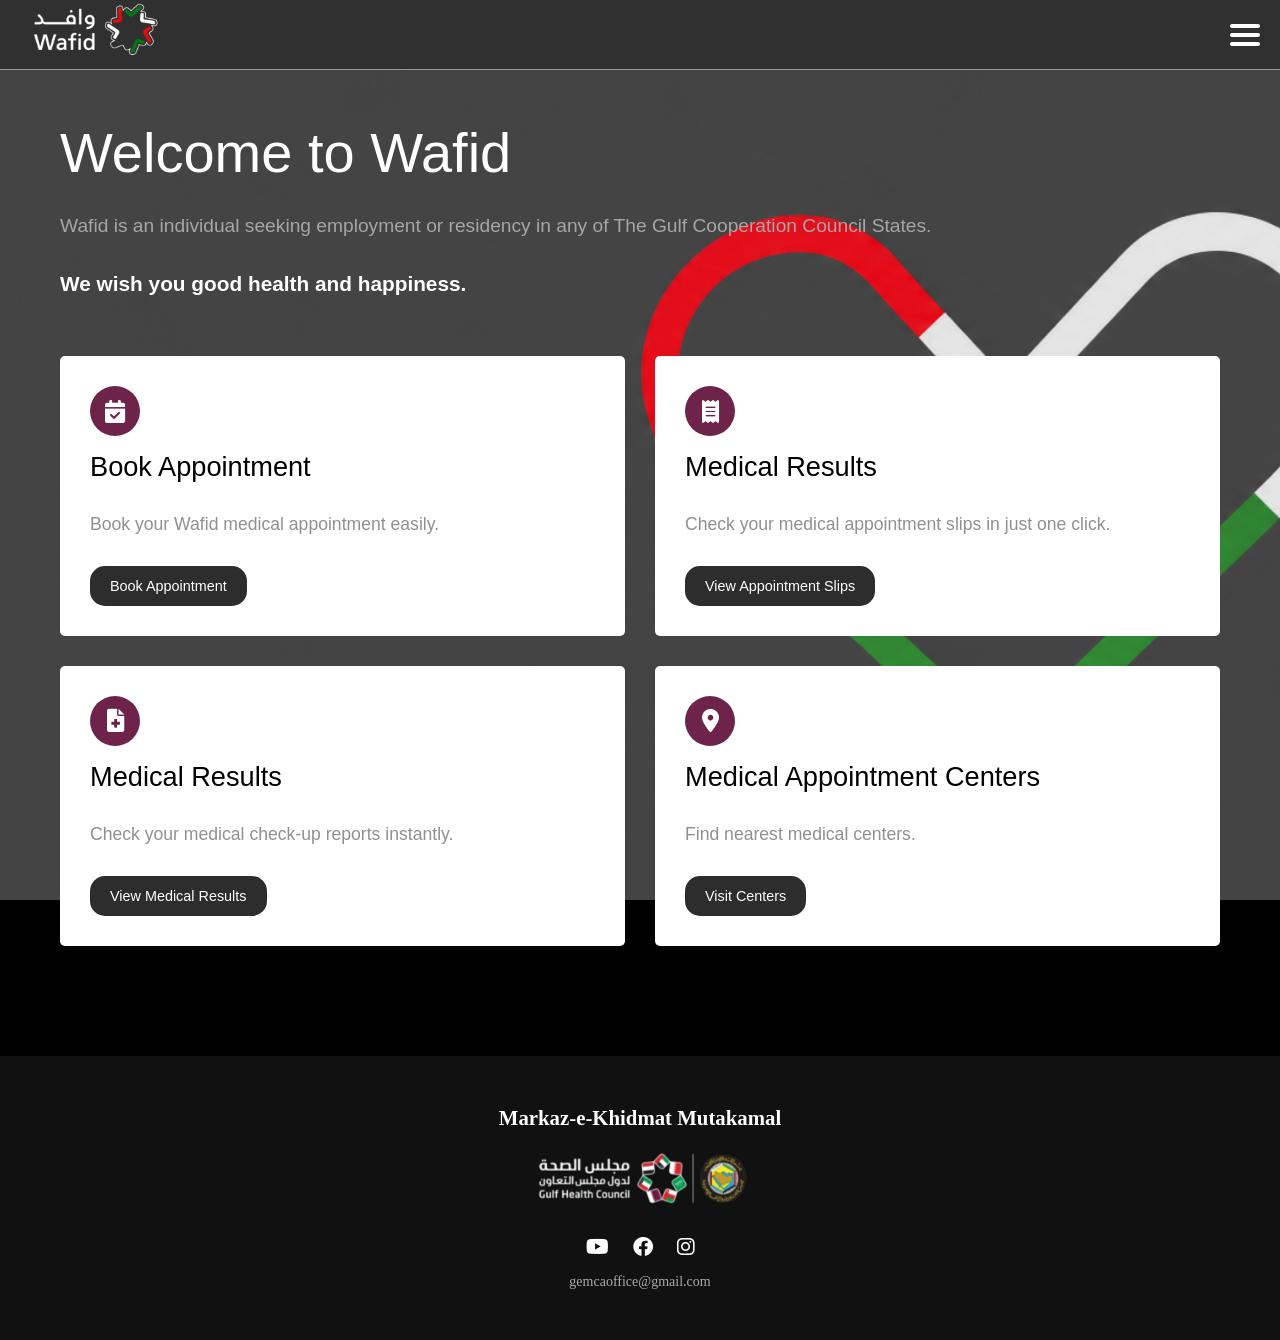
==== index.html @ 8b9083c5 "Update index.html" ====
<!DOCTYPE html>
<html lang="en">
<head>
<meta charset="UTF-8">
<meta name="viewport" content="width=device-width, initial-scale=1.0">
<link rel="icon" href="/favicon1.ico" sizes="any">
<link rel="icon" href="/favicon1.ico" type="image/ico">
<title>Wafid Medical Appointment Booking </title>

<link href="https://cdnjs.cloudflare.com/ajax/libs/font-awesome/6.0.0/css/all.min.css" rel="stylesheet">

<style>

/* ================= ROOT ================= */
:root{
    --dark:#1a1a1a;
    --grey:#2d2d2d;
    --light:#f5f5f5;
    --accent:#8B0000;
}

/* ================= RESET ================= */
*{
    margin:0;
    padding:0;
    box-sizing:border-box;
    font-family:Segoe UI;
}

body{
    background:#000;
    color:#fff;
}

/* ================= BACKGROUND ================= */
.bg{
    position:fixed;
    top:0;
    left:0;
    width:100%;
    height:100%;
    background:url('bb.jpg') no-repeat center center/cover;
    z-index:-1;
    filter:brightness(0.9);
     background-size:140%;
     background-position:62% 40%  ;
}

/* Mobile focus adjustment (right side visible) */
@media(max-width:768px){
    .bg{
        background-position: 80% center;
        background-size:cover;
    }
}

/* Desktop square cards */
@media(min-width:769px){
    .card{
        min-height: 250px;
    }
}

/* ================= TOPBAR ================= */
.topbar{
    position:fixed;
    top:0;
    width:100%;
    height:70px;
    background:rgb(48, 48, 48);
    display:flex;
    align-items:center;
    justify-content:space-between;
    padding:0 20px;
    z-index:1000;
   
   border-bottom: 1px solid rgba(255, 255, 255, 0.491);
}

/* LOGO */
.topbar img{
    height:60px;
    object-fit:contain;
    filter: brightness(1.4);
}

/* HAMBURGER */
.hamburger{
    width:30px;
    cursor:pointer;
}

.hamburger span{
    display:block;
    height:4px;
    margin:5px 0;
    background:#fff;
    border-radius:5px;
}

/* ================= SIDE MENU ================= */
.side-menu{
    position:fixed;
    top:0;
    right:-100%;
    width:280px;
    height:100%;
    background:#111;
    padding:70px 20px;
    transition:0.4s;
    z-index:2000;
}

.side-menu.active{
    right:0;
}

/* CLOSE BUTTON */
.close-btn{
    position:absolute;
    top:15px;
    right:15px;
    font-size:24px;
    color:#fff;
    cursor:pointer;
}

/* MENU LINKS */
.side-menu a{
    display:block;
    padding:12px;
    color:#ddd;
    text-decoration:none;
    border-bottom:1px solid #222;
}

.side-menu a:hover{
    background:#8B0000;
    color:#fff;
}

/* CONTACT BOX */
.contact-box{
    margin-top:20px;
    padding-top:15px;
    border-top:1px solid #333;
    color:#aaa;
}

.contact-box h3{
    color:#fff;
    margin-bottom:10px;
}
/* ================= HERO ================= */
.hero{
    padding-top:120px;
    text-align:left;
    font-style: normal;
    margin-left:30px;
    
    
}

.hero h1{
    font-size:3.5rem;
    font-family: 'Roboto', sans-serif;
    font-weight: 400;
     margin-left: 30px;
}

#mmmmm{
    color: #a6a6a6;
    margin-top:30px;
    font-size: larger;
    margin-left: 30px;
    font-family: 'Roboto', sans-serif;
}
#mmm{
 font-family: 'Roboto', sans-serif;
 color: rgb(255, 255, 255);
    align-self: center;
    font-weight: bolder;
    margin-top: 35px;
    font-size: 1.3em;
     margin-left: 30px;
}


/* ================= CARDS ================= */
.section{
    padding: 60px 20px;
    display: grid;
    grid-template-columns: 1fr; /* Mobile: 1 card per row */
    gap: 30px;
    width: 100%;
    max-width: 1200px;
    margin: 0 auto;
}

/* Laptop / Desktop */
@media (min-width: 769px){
    .section{
        grid-template-columns: repeat(2, 1fr); /* 2 cards per row */
        gap: 30px;
    }
}

.card{
    width: 100%;
    min-height: 250px; /* Card ki overall height */
    background: #fff;
    color: #000;
    padding: 30px;
    border-radius: 5px;
    text-align: left;
    transition: 0.3s;
    display: flex;
    flex-direction: column;
    justify-content: space-between;
    box-sizing: border-box;
}

.card:hover{
    transform: translateY(-10px);
    box-shadow: 0 20px 40px rgba(0,0,0,0.4);
}

.card::after{
    content: '';
    display: table;
    clear: both;
}

.card button{
    pointer-events: none;
    margin-top: 30px;
    padding: 12px 20px;
    border: none;
    background: var(--grey);
    color: #fff;
    border-radius: 15px;
    cursor: pointer;
    width: fit-content;
    min-width: 120px;
    float: left;
}

.m{
    font-size: 0.9em;
    font-family: 'Roboto', sans-serif;
}

.g{
    font-family: "Open Sans", Arial, sans-serif;
    font-weight: 300;
    line-height: 1.3;
    color: #909090;
    letter-spacing: 0;
    font-size: 1.1em;
    margin-top: 30px;
}

.icon-circle{
    width: 50px;
    height: 50px;
    background: rgb(109, 35, 74);
    color: #fff;
    border-radius: 50%;
    display: flex;
    align-items: center;
    justify-content: center;
    float: left;
    margin: 0 10px 15px 0;
    font-size: 23px;
    transition: 0.3s;
}

.hh{
    font-family: 'Roboto', sans-serif;
    font-weight: 450;
    
    font-size: 1.7em;
    
}

.card:hover .icon-circle{
    transform: scale(1.1);
    background: rgb(106, 33, 93);
}
/* ================= FOOTER ================= */
.footer{
    background:#111;
    padding:50px 20px;
    text-align:center;
    margin-top:50px;
}

.footer img{
    width:230px;
    margin-bottom:8px;
}

/* SOCIAL ICONS */
.social{
    margin:15px 0;
}

.social a{
    color:#fff;
    font-size:20px;
    margin:0 10px;
    transition:0.3s;
}

.social a:hover{
    color:var(--accent);
    transform:scale(1.2);
}

.footer p{
    margin-top:10px;
    color:#aaa;
    font-size:14px;
}

</style>
</head>

<body>

<!-- BACKGROUND -->
<div class="bg"></div>

<!-- TOPBAR -->
<div class="topbar">

    <!-- LEFT LOGO -->
   <a href="index.html"><img src="logo.jpg" alt="Logo"></a>

    <div class="hamburger" onclick="toggleMenu()">
        <span></span>
        <span></span>
        <span></span>
    </div>

</div>
<div class="side-menu" id="menu">

    <!-- CLOSE BUTTON -->
    <div class="close-btn" onclick="toggleMenu()">
        ❮
    </div>

    <a href="#">Home</a>
    <a href="#">Book Appointment</a>
    <a href="https://wafid.com/en/medical-status-search/" target="_blank">Medical Results</a>
    <a href="#">Centers</a>

    <!-- CONTACT -->
    <div class="contact-box">
        <h3>Contact Us</h3>
        <p>📞 +923338181082</p>
        <p>📧 gamcaoffice@gmail.com</p>
    </div>

</div>

<!-- HERO -->
<div class="hero">
    <h1>Welcome to Wafid</h1>
    <p id="mmmmm">Wafid is an individual seeking employment or residency in any of The Gulf Cooperation Council States.</p>
    <p id="mmm">We wish you good health and happiness.</p>
</div>

<!-- CARDS -->
<div class="section">

   <div class="card" onclick="location.href='booking.html'">

    <!-- ICON CIRCLE -->
    <div class="icon-circle">
        <i class="fas fa-calendar-check"></i>
    </div>

    <h3 class="hh">Book Appointment</h3>
    <p class="g">Book your Wafid medical appointment  easily.</p>
    <button class="m">Book Appointment</button>
</div>
 <div class="card" onclick="location.href='https://wafid.com/en/search-slip/'">

    <div class="icon-circle">
        <i class="fas fa-receipt"></i>
    </div>

    <h3 class="hh">Medical Results</h3>
    <p class="g">Check your medical appointment slips in just one click.</p>
    <button class="m">View Appointment Slips</button>
</div>

    <div class="card" onclick="location.href='https://wafid.com/en/medical-status-search/'">

    <div class="icon-circle">
       <i class="fas fa-file-medical"></i>
    </div>

    <h3 class="hh">Medical Results</h3>
    <p class="g">Check your medical check-up reports instantly.</p>
    <button class="m">View Medical Results</button>
</div>

    <div class="card" onclick="location.href='centers.html'">
       <div class="icon-circle">
        <i class="fas fa-map-marker-alt"></i>
    </div>
       
        <h3 class="hh">Medical Appointment Centers</h3>
        <p class="g">Find nearest medical centers.</p>
        <button class="m">Visit Centers</button>
    </div>

</div>

<!-- FOOTER -->
<div class="footer">

    <!-- TOP TEXT -->
    <div style="font-size: 1.3rem; font-weight: bold; color: #fff; margin-bottom: 20px; text-align: center;">Markaz-e-Khidmat Mutakamal</div>

    <!-- CENTER LOGO -->
    <img src="logo2.jpg" alt="logo">

    <!-- SOCIAL ICONS -->
     <div class="social">

        <a href="https://youtube.com/@hameedphotostudio9298?si=LL2hMuDBJ9BK2yau" target="_blank"><i class="fab fa-youtube"></i></a>
        <a href="https://www.facebook.com/share/1ApuWfmQ8s/?mibextid=wwXIfr" target="_blank"><i class="fab fa-facebook"></i></a>
        <a href="https://www.instagram.com/photohome92?igsh=MTJpOGVwdml5ODFxcg==" target="_blank"><i class="fab fa-instagram"></i></a>
        

    </div>
    <!-- EMAIL -->
    <p>gemcaoffice@gmail.com</p>

</div>

<script>
function toggleMenu(){
    document.getElementById("menu").classList.toggle("active");
}
</script>

</body>
</html>
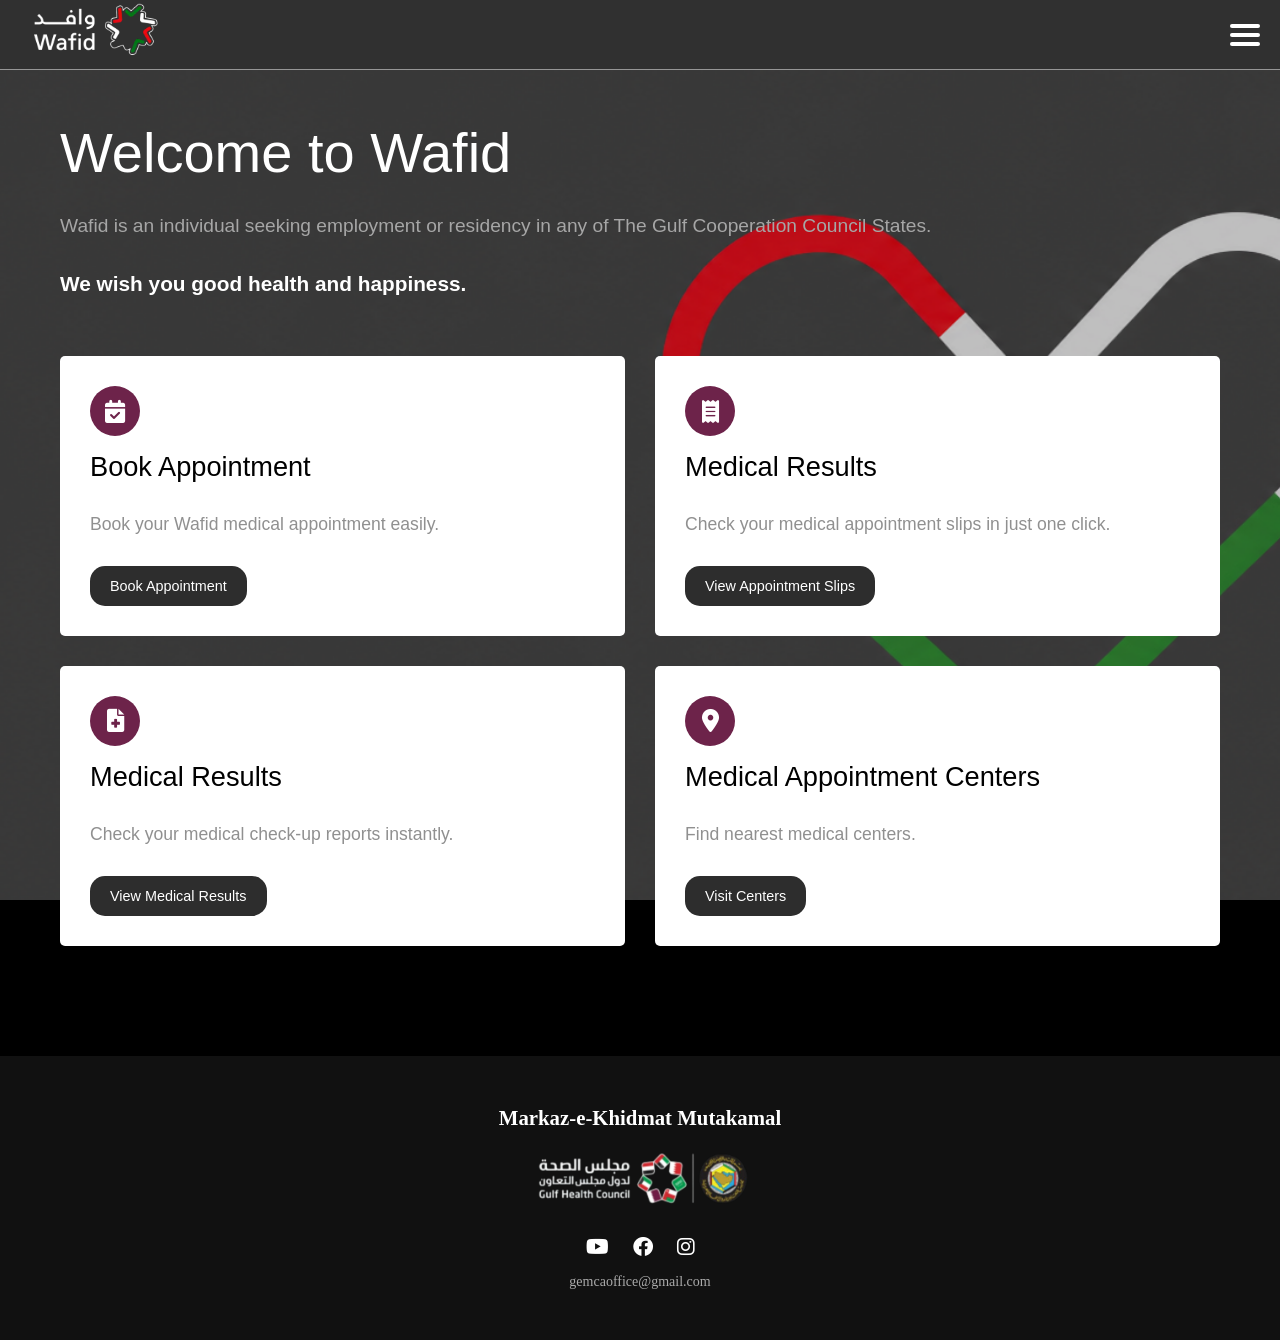
==== commit dd552195: "Update index.html" ====
--- a/index.html
+++ b/index.html
@@ -41,9 +41,9 @@
     height:100%;
     background:url('bb.jpg') no-repeat center center/cover;
     z-index:-1;
-    filter:brightness(0.9);
+    filter:brightness(0.75);
      background-size:140%;
-     background-position:62% 40%  ;
+     background-position:58% 40%  ;
 }
 
 /* Mobile focus adjustment (right side visible) */
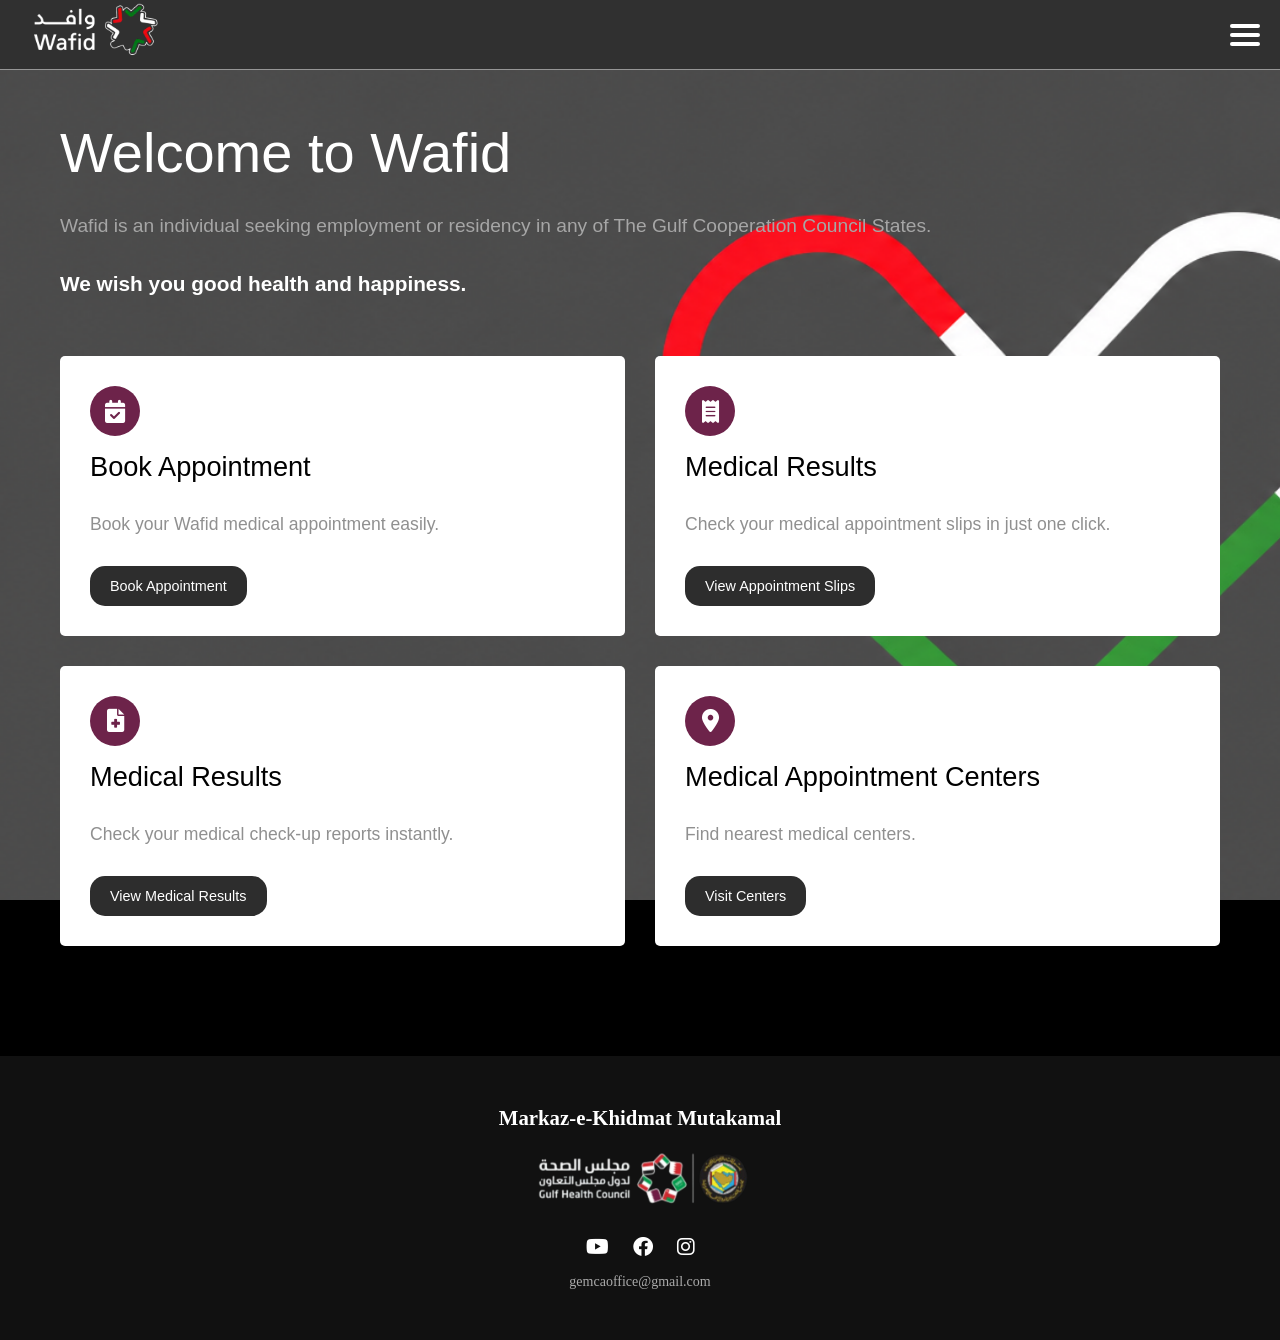
==== commit 593eda42: "Update index.html" ====
--- a/index.html
+++ b/index.html
@@ -41,7 +41,7 @@
     height:100%;
     background:url('bb.jpg') no-repeat center center/cover;
     z-index:-1;
-    filter:brightness(0.75);
+    filter:brightness(1);
      background-size:140%;
      background-position:58% 40%  ;
 }
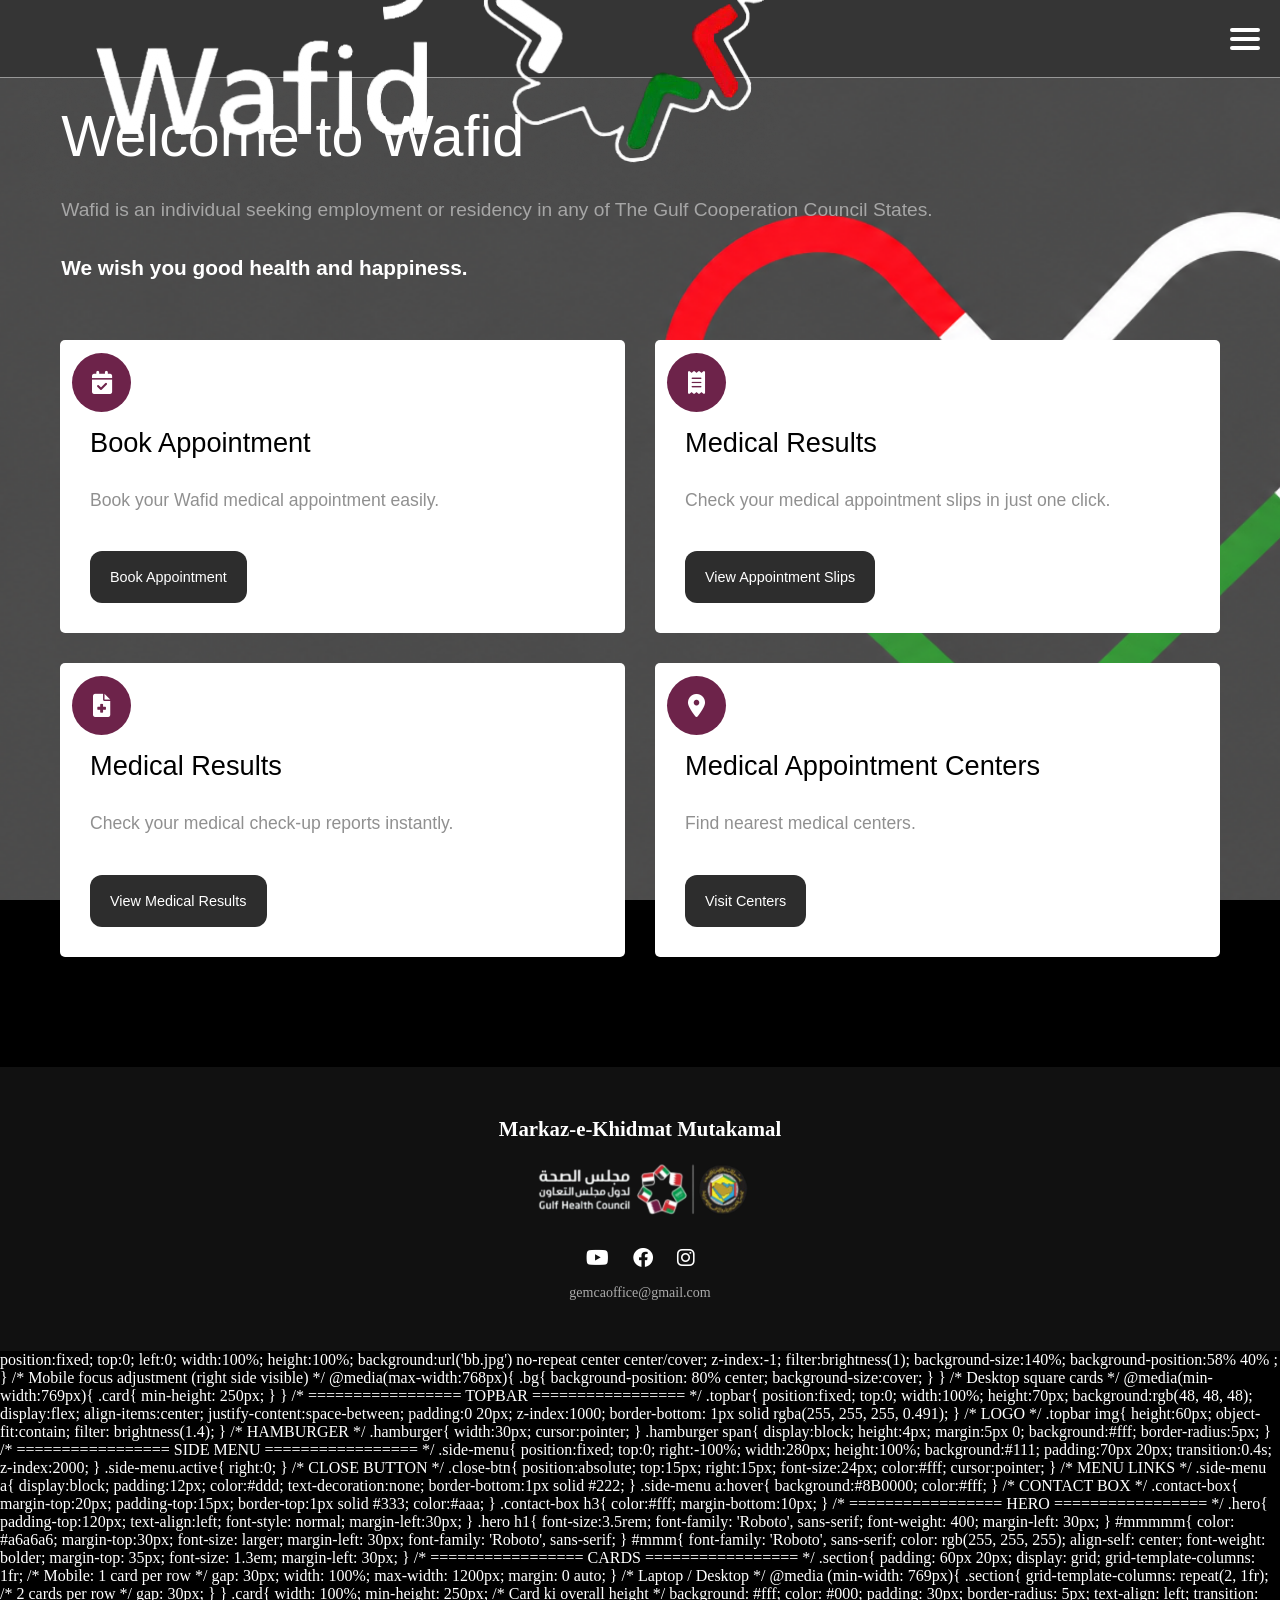
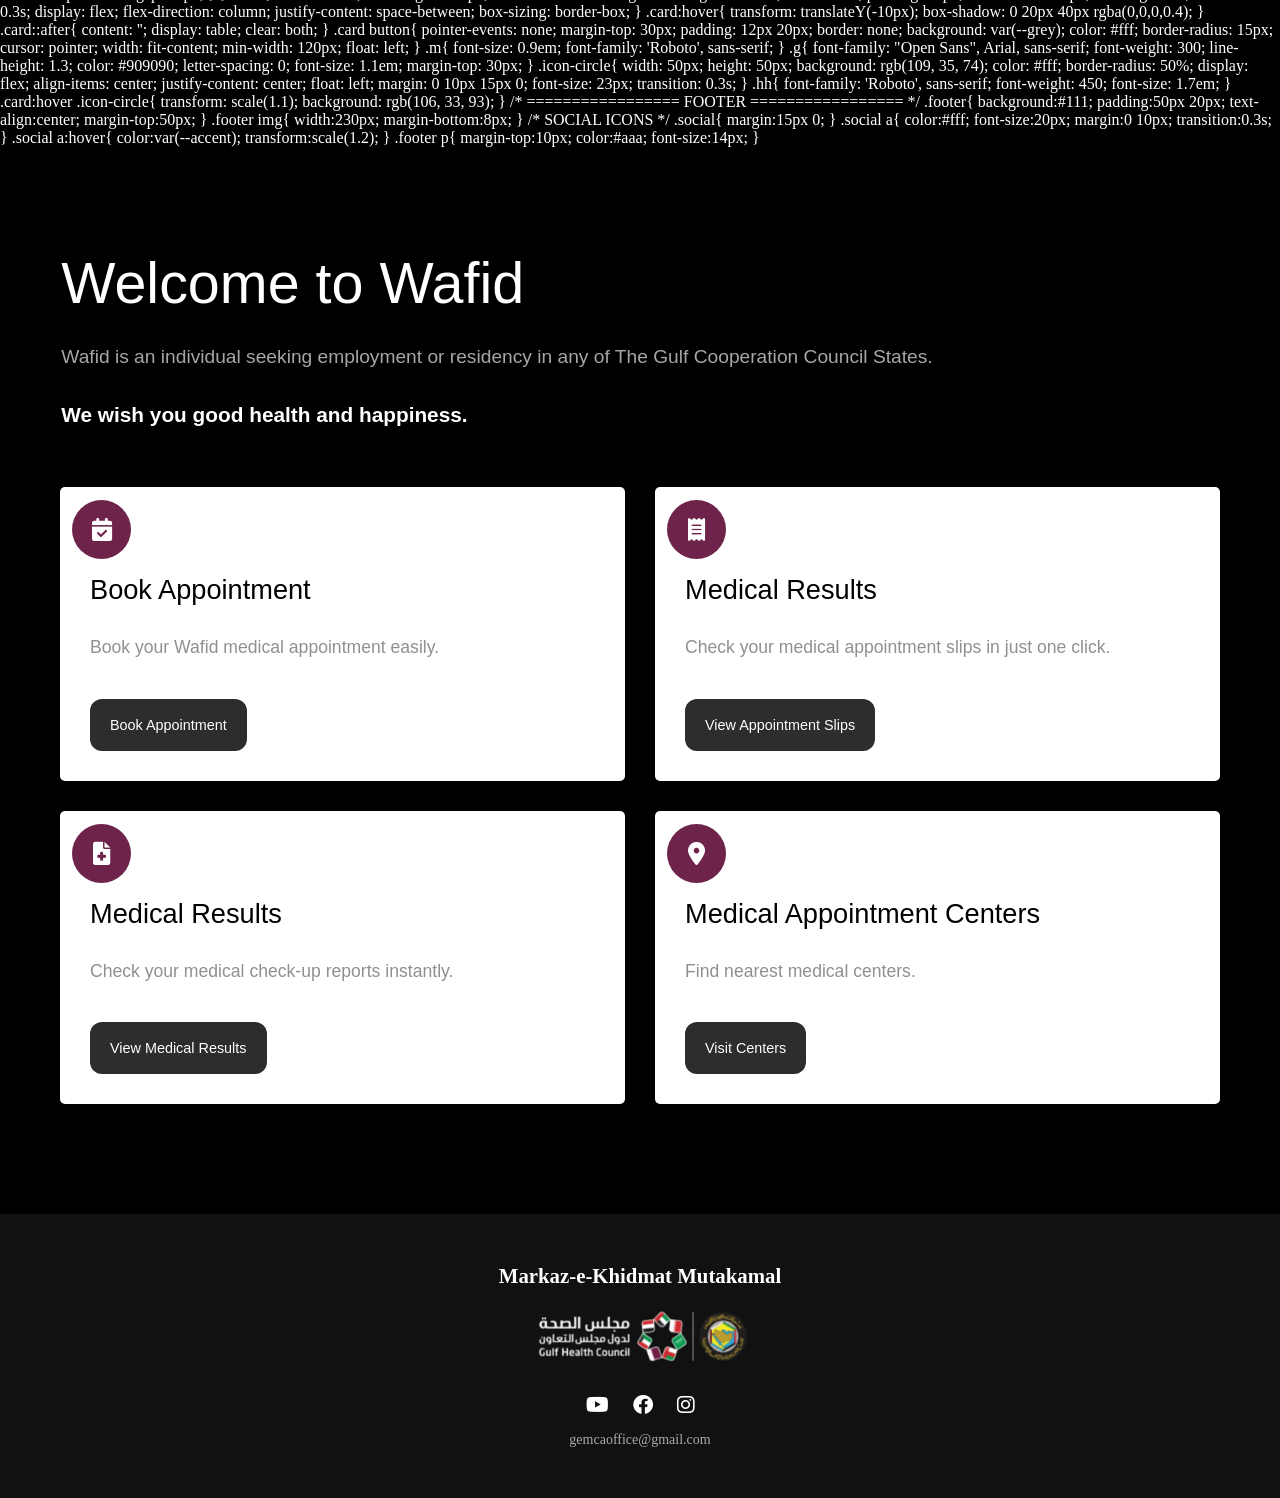
==== commit ae139c09: "Update index.html" ====
--- a/index.html
+++ b/index.html
@@ -34,6 +34,427 @@
 
 /* ================= BACKGROUND ================= */
 .bg{
+    position:fixed;
+    top:0;
+    left:0;
+    width:100%;
+    height:100%;
+    background:url('bb.jpg') no-repeat center center/cover;
+    z-index:-1;
+    filter:brightness(1);
+     background-size:140%;
+     background-position:58% 40%  ;
+}
+
+/* Mobile focus adjustment (right side visible) */
+@media(max-width:768px){
+    .bg{
+        background-position:right center bottom;
+        background-size:cover;
+    }
+}
+
+/* Desktop square cards */
+@media(min-width:769px){
+    .card{
+        min-height: 250px;
+    }
+}
+
+/* ================= TOPBAR ================= */
+.topbar{
+    position:fixed;
+    top:0;
+    width:100%;
+    height:78px;
+    background:rgb(53, 53, 53);
+    display:flex;
+    align-items:center;
+    justify-content:space-between;
+    padding:0 20px;
+    z-index:1000;
+   
+   border-bottom: 1px solid rgba(255, 255, 255, 0.491);
+}
+
+/* LOGO */
+.topbar img{
+    height:86%;
+    object-fit:contain;
+    filter: brightness(1.4);
+    margin-top: 1.4%;
+    margin-bottom: 1%;
+}
+
+/* HAMBURGER */
+.hamburger{
+    width:30px;
+    cursor:pointer;
+}
+
+.hamburger span{
+    display:block;
+    height:4px;
+    margin:5px 0;
+    background:#fff;
+    border-radius:5px;
+}
+
+/* ================= SIDE MENU ================= */
+.side-menu{
+    position:fixed;
+    top:0;
+    right:-100%;
+    width:280px;
+    height:100%;
+    background:#111;
+    padding:70px 20px;
+    transition:0.4s;
+    z-index:2000;
+}
+
+.side-menu.active{
+    right:0;
+}
+
+/* CLOSE BUTTON */
+.close-btn{
+    position:absolute;
+    top:15px;
+    right:15px;
+    font-size:24px;
+    color:#fff;
+    cursor:pointer;
+}
+
+/* MENU LINKS */
+.side-menu a{
+    display:block;
+    padding:12px;
+    color:#ddd;
+    text-decoration:none;
+    border-bottom:1px solid #222;
+}
+
+.side-menu a:hover{
+    background:#8B0000;
+    color:#fff;
+}
+
+/* CONTACT BOX */
+.contact-box{
+    margin-top:20px;
+    padding-top:15px;
+    border-top:1px solid #333;
+    color:#aaa;
+}
+
+.contact-box h3{
+    color:#fff;
+    margin-bottom:10px;
+}
+/* ================= HERO ================= */
+.hero{
+    padding-top:90px;
+    text-align:left;
+    font-style: normal;
+    margin-left:30px;
+    
+    
+}
+
+.hero h1{
+    font-size:3.59rem;
+    font-family: 'Roboto', sans-serif;
+    font-weight: 400;
+     margin-left: 2.5%;
+     margin-top: 1%;
+}
+
+#mmmmm{
+    color: #a6a6a6;
+    margin-top:30px;
+    font-size: larger;
+    margin-left: 2.5%;
+    font-family: 'Roboto', sans-serif;
+}
+#mmm{
+ font-family: 'Roboto', sans-serif;
+ color: rgb(255, 255, 255);
+    align-self: center;
+    font-weight: bolder;
+    margin-top: 35px;
+    font-size: 1.3em;
+     margin-left: 2.5%;
+}
+
+
+/* ================= CARDS ================= */
+.section{
+    padding: 60px 20px;
+    display: grid;
+    grid-template-columns: 1fr; /* Mobile: 1 card per row */
+    gap: 30px;
+    width: 100%;
+    max-width: 1200px;
+    margin: 0 auto;
+}
+
+/* Laptop / Desktop */
+@media (min-width: 769px){
+    .section{
+        grid-template-columns: repeat(2, 1fr); /* 2 cards per row */
+        gap: 30px;
+    }
+}
+
+.card{
+    width: 100%;
+    min-height: 250px; /* Card ki overall height */
+    background: #fff;
+    color: #000;
+    padding: 30px;
+    border-radius: 5px;
+    text-align: left;
+    transition: 0.3s;
+    display: flex;
+    flex-direction: column;
+    justify-content: space-between;
+    box-sizing: border-box;
+    margin-right: 10%;
+}
+
+.card:hover{
+    transform: translateY(-10px);
+    box-shadow: 0 20px 40px rgba(0,0,0,0.4);
+}
+
+.card::after{
+    content: '';
+    display: table;
+    clear: both;
+}
+
+.card button{
+    pointer-events: none;
+    margin-top: 40px;
+    padding: 18px 20px;
+    border: none;
+    background: var(--grey);
+    color: #fff;
+    border-radius: 12px;
+    cursor: pointer;
+    width: fit-content;
+    min-width: 120px;
+    float: left;
+}
+
+.m{
+    font-size: 0.9em;
+    font-family: 'Roboto', sans-serif;
+}
+
+.g{
+    font-family: "Open Sans", Arial, sans-serif;
+    font-weight: 300;
+    line-height: 1.3;
+    color: #909090;
+    letter-spacing: 0;
+    font-size: 1.1em;
+    margin-top: 30px;
+}
+
+.icon-circle{
+    width: 59px;
+    height: 59px;
+    background: rgb(109, 35, 74);
+    color: #fff;
+    border-radius: 50%;
+    display: flex;
+    align-items: center;
+    justify-content: center;
+    float: left;
+    margin: -17px 10px 15px -18px;
+    font-size: 23px;
+    transition: 0.3s;
+}
+
+.hh{
+    font-family: 'Roboto', sans-serif;
+    font-weight: 450;
+    
+    font-size: 1.7em;
+    
+}
+
+.card:hover .icon-circle{
+    transform: scale(1.1);
+    background: rgb(106, 33, 93);
+}
+/* ================= FOOTER ================= */
+.footer{
+    background:#111;
+    padding:50px 20px;
+    text-align:center;
+    margin-top:50px;
+}
+
+.footer img{
+    width:230px;
+    margin-bottom:8px;
+}
+
+/* SOCIAL ICONS */
+.social{
+    margin:15px 0;
+}
+
+.social a{
+    color:#fff;
+    font-size:20px;
+    margin:0 10px;
+    transition:0.3s;
+}
+
+.social a:hover{
+    color:var(--accent);
+    transform:scale(1.2);
+}
+
+.footer p{
+    margin-top:10px;
+    color:#aaa;
+    font-size:14px;
+}
+
+</style>
+</head>
+
+<body>
+
+<!-- BACKGROUND -->
+<div class="bg"></div>
+
+<!-- TOPBAR -->
+<div class="topbar">
+
+    <!-- LEFT LOGO -->
+    <img src="logo.jpg" alt="logo">
+
+    <div class="hamburger" onclick="toggleMenu()">
+        <span></span>
+        <span></span>
+        <span></span>
+    </div>
+
+</div>
+<div class="side-menu" id="menu">
+
+    <!-- CLOSE BUTTON -->
+    <div class="close-btn" onclick="toggleMenu()">
+        ❮
+    </div>
+
+    <a href="#">Home</a>
+    <a href="#">Book Appointment</a>
+    <a href="https://wafid.com/en/medical-status-search/" target="_blank">Medical Results</a>
+    <a href="#">Centers</a>
+
+    <!-- CONTACT -->
+    <div class="contact-box">
+        <h3>Contact Us</h3>
+        <p>📞 +923338181082</p>
+        <p>📧 gamcaoffice@gmail.com</p>
+    </div>
+
+</div>
+
+<!-- HERO -->
+<div class="hero">
+    <h1>Welcome to Wafid</h1>
+    <p id="mmmmm">Wafid is an individual seeking employment or residency in any of The Gulf Cooperation Council States.</p>
+    <p id="mmm">We wish you good health and happiness.</p>
+</div>
+
+<!-- CARDS -->
+<div class="section">
+
+   <div class="card" onclick="location.href='booking.html'">
+
+    <!-- ICON CIRCLE -->
+    <div class="icon-circle">
+        <i class="fas fa-calendar-check"></i>
+    </div>
+
+    <h3 class="hh">Book Appointment</h3>
+    <p class="g">Book your Wafid medical appointment  easily.</p>
+    <button class="m">Book Appointment</button>
+</div>
+ <div class="card" onclick="location.href='https://wafid.com/en/search-slip/'">
+
+    <div class="icon-circle">
+        <i class="fas fa-receipt"></i>
+    </div>
+
+    <h3 class="hh">Medical Results</h3>
+    <p class="g">Check your medical appointment slips in just one click.</p>
+    <button class="m">View Appointment Slips</button>
+</div>
+
+    <div class="card" onclick="location.href='https://wafid.com/en/medical-status-search/'">
+
+    <div class="icon-circle">
+       <i class="fas fa-file-medical"></i>
+    </div>
+
+    <h3 class="hh">Medical Results</h3>
+    <p class="g">Check your medical check-up reports instantly.</p>
+    <button class="m">View Medical Results</button>
+</div>
+
+    <div class="card" onclick="location.href='centers.html'">
+       <div class="icon-circle">
+        <i class="fas fa-map-marker-alt"></i>
+    </div>
+       
+        <h3 class="hh">Medical Appointment Centers</h3>
+        <p class="g">Find nearest medical centers.</p>
+        <button class="m">Visit Centers</button>
+    </div>
+
+</div>
+
+<!-- FOOTER -->
+<div class="footer">
+
+    <!-- TOP TEXT -->
+    <div style="font-size: 1.3rem; font-weight: bold; color: #fff; margin-bottom: 20px; text-align: center;">Markaz-e-Khidmat Mutakamal</div>
+
+    <!-- CENTER LOGO -->
+    <img src="logo2.jpg" alt="logo">
+
+    <!-- SOCIAL ICONS -->
+     <div class="social">
+
+        <a href="https://youtube.com/@hameedphotostudio9298?si=LL2hMuDBJ9BK2yau" target="_blank"><i class="fab fa-youtube"></i></a>
+        <a href="https://www.facebook.com/share/1ApuWfmQ8s/?mibextid=wwXIfr" target="_blank"><i class="fab fa-facebook"></i></a>
+        <a href="https://www.instagram.com/photohome92?igsh=MTJpOGVwdml5ODFxcg==" target="_blank"><i class="fab fa-instagram"></i></a>
+        
+
+    </div>
+    <!-- EMAIL -->
+    <p>gemcaoffice@gmail.com</p>
+
+</div>
+
+<script>
+function toggleMenu(){
+    document.getElementById("menu").classList.toggle("active");
+}
+</script>
+
+</body>
+</html>
     position:fixed;
     top:0;
     left:0;
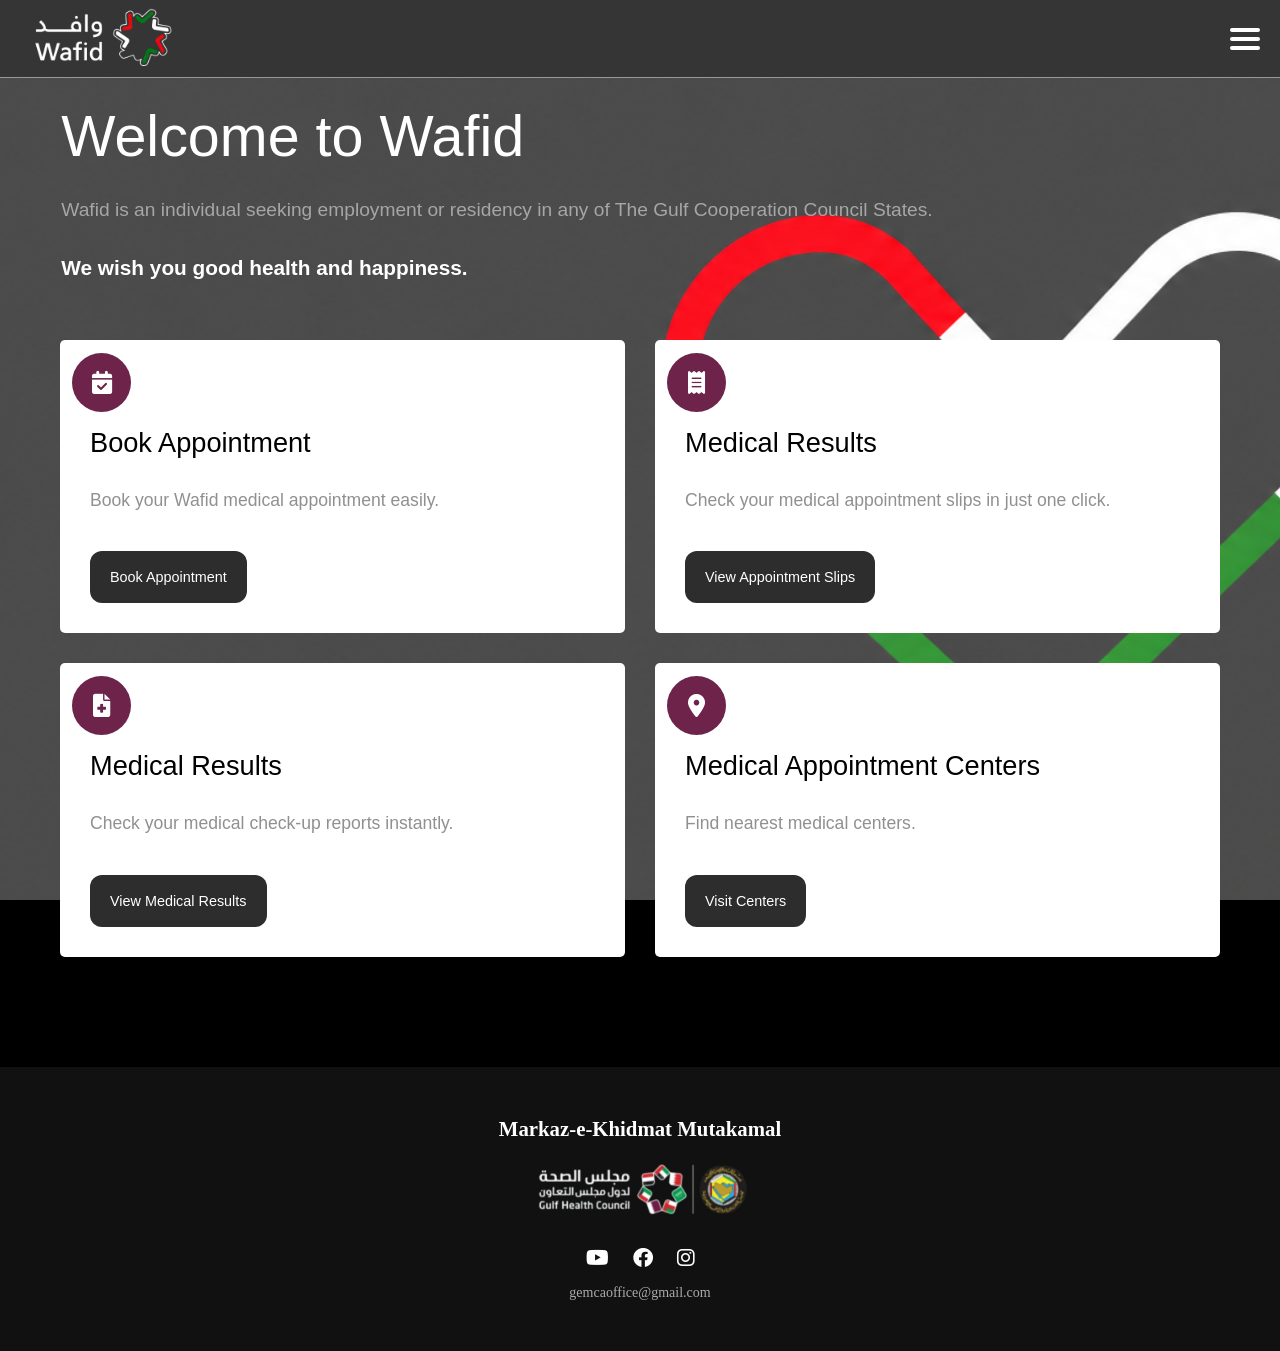
==== commit f6e110ae: "Update index.html" ====
--- a/index.html
+++ b/index.html
@@ -455,420 +455,3 @@
 
 </body>
 </html>
-    position:fixed;
-    top:0;
-    left:0;
-    width:100%;
-    height:100%;
-    background:url('bb.jpg') no-repeat center center/cover;
-    z-index:-1;
-    filter:brightness(1);
-     background-size:140%;
-     background-position:58% 40%  ;
-}
-
-/* Mobile focus adjustment (right side visible) */
-@media(max-width:768px){
-    .bg{
-        background-position: 80% center;
-        background-size:cover;
-    }
-}
-
-/* Desktop square cards */
-@media(min-width:769px){
-    .card{
-        min-height: 250px;
-    }
-}
-
-/* ================= TOPBAR ================= */
-.topbar{
-    position:fixed;
-    top:0;
-    width:100%;
-    height:70px;
-    background:rgb(48, 48, 48);
-    display:flex;
-    align-items:center;
-    justify-content:space-between;
-    padding:0 20px;
-    z-index:1000;
-   
-   border-bottom: 1px solid rgba(255, 255, 255, 0.491);
-}
-
-/* LOGO */
-.topbar img{
-    height:60px;
-    object-fit:contain;
-    filter: brightness(1.4);
-}
-
-/* HAMBURGER */
-.hamburger{
-    width:30px;
-    cursor:pointer;
-}
-
-.hamburger span{
-    display:block;
-    height:4px;
-    margin:5px 0;
-    background:#fff;
-    border-radius:5px;
-}
-
-/* ================= SIDE MENU ================= */
-.side-menu{
-    position:fixed;
-    top:0;
-    right:-100%;
-    width:280px;
-    height:100%;
-    background:#111;
-    padding:70px 20px;
-    transition:0.4s;
-    z-index:2000;
-}
-
-.side-menu.active{
-    right:0;
-}
-
-/* CLOSE BUTTON */
-.close-btn{
-    position:absolute;
-    top:15px;
-    right:15px;
-    font-size:24px;
-    color:#fff;
-    cursor:pointer;
-}
-
-/* MENU LINKS */
-.side-menu a{
-    display:block;
-    padding:12px;
-    color:#ddd;
-    text-decoration:none;
-    border-bottom:1px solid #222;
-}
-
-.side-menu a:hover{
-    background:#8B0000;
-    color:#fff;
-}
-
-/* CONTACT BOX */
-.contact-box{
-    margin-top:20px;
-    padding-top:15px;
-    border-top:1px solid #333;
-    color:#aaa;
-}
-
-.contact-box h3{
-    color:#fff;
-    margin-bottom:10px;
-}
-/* ================= HERO ================= */
-.hero{
-    padding-top:120px;
-    text-align:left;
-    font-style: normal;
-    margin-left:30px;
-    
-    
-}
-
-.hero h1{
-    font-size:3.5rem;
-    font-family: 'Roboto', sans-serif;
-    font-weight: 400;
-     margin-left: 30px;
-}
-
-#mmmmm{
-    color: #a6a6a6;
-    margin-top:30px;
-    font-size: larger;
-    margin-left: 30px;
-    font-family: 'Roboto', sans-serif;
-}
-#mmm{
- font-family: 'Roboto', sans-serif;
- color: rgb(255, 255, 255);
-    align-self: center;
-    font-weight: bolder;
-    margin-top: 35px;
-    font-size: 1.3em;
-     margin-left: 30px;
-}
-
-
-/* ================= CARDS ================= */
-.section{
-    padding: 60px 20px;
-    display: grid;
-    grid-template-columns: 1fr; /* Mobile: 1 card per row */
-    gap: 30px;
-    width: 100%;
-    max-width: 1200px;
-    margin: 0 auto;
-}
-
-/* Laptop / Desktop */
-@media (min-width: 769px){
-    .section{
-        grid-template-columns: repeat(2, 1fr); /* 2 cards per row */
-        gap: 30px;
-    }
-}
-
-.card{
-    width: 100%;
-    min-height: 250px; /* Card ki overall height */
-    background: #fff;
-    color: #000;
-    padding: 30px;
-    border-radius: 5px;
-    text-align: left;
-    transition: 0.3s;
-    display: flex;
-    flex-direction: column;
-    justify-content: space-between;
-    box-sizing: border-box;
-}
-
-.card:hover{
-    transform: translateY(-10px);
-    box-shadow: 0 20px 40px rgba(0,0,0,0.4);
-}
-
-.card::after{
-    content: '';
-    display: table;
-    clear: both;
-}
-
-.card button{
-    pointer-events: none;
-    margin-top: 30px;
-    padding: 12px 20px;
-    border: none;
-    background: var(--grey);
-    color: #fff;
-    border-radius: 15px;
-    cursor: pointer;
-    width: fit-content;
-    min-width: 120px;
-    float: left;
-}
-
-.m{
-    font-size: 0.9em;
-    font-family: 'Roboto', sans-serif;
-}
-
-.g{
-    font-family: "Open Sans", Arial, sans-serif;
-    font-weight: 300;
-    line-height: 1.3;
-    color: #909090;
-    letter-spacing: 0;
-    font-size: 1.1em;
-    margin-top: 30px;
-}
-
-.icon-circle{
-    width: 50px;
-    height: 50px;
-    background: rgb(109, 35, 74);
-    color: #fff;
-    border-radius: 50%;
-    display: flex;
-    align-items: center;
-    justify-content: center;
-    float: left;
-    margin: 0 10px 15px 0;
-    font-size: 23px;
-    transition: 0.3s;
-}
-
-.hh{
-    font-family: 'Roboto', sans-serif;
-    font-weight: 450;
-    
-    font-size: 1.7em;
-    
-}
-
-.card:hover .icon-circle{
-    transform: scale(1.1);
-    background: rgb(106, 33, 93);
-}
-/* ================= FOOTER ================= */
-.footer{
-    background:#111;
-    padding:50px 20px;
-    text-align:center;
-    margin-top:50px;
-}
-
-.footer img{
-    width:230px;
-    margin-bottom:8px;
-}
-
-/* SOCIAL ICONS */
-.social{
-    margin:15px 0;
-}
-
-.social a{
-    color:#fff;
-    font-size:20px;
-    margin:0 10px;
-    transition:0.3s;
-}
-
-.social a:hover{
-    color:var(--accent);
-    transform:scale(1.2);
-}
-
-.footer p{
-    margin-top:10px;
-    color:#aaa;
-    font-size:14px;
-}
-
-</style>
-</head>
-
-<body>
-
-<!-- BACKGROUND -->
-<div class="bg"></div>
-
-<!-- TOPBAR -->
-<div class="topbar">
-
-    <!-- LEFT LOGO -->
-   <a href="index.html"><img src="logo.jpg" alt="Logo"></a>
-
-    <div class="hamburger" onclick="toggleMenu()">
-        <span></span>
-        <span></span>
-        <span></span>
-    </div>
-
-</div>
-<div class="side-menu" id="menu">
-
-    <!-- CLOSE BUTTON -->
-    <div class="close-btn" onclick="toggleMenu()">
-        ❮
-    </div>
-
-    <a href="#">Home</a>
-    <a href="#">Book Appointment</a>
-    <a href="https://wafid.com/en/medical-status-search/" target="_blank">Medical Results</a>
-    <a href="#">Centers</a>
-
-    <!-- CONTACT -->
-    <div class="contact-box">
-        <h3>Contact Us</h3>
-        <p>📞 +923338181082</p>
-        <p>📧 gamcaoffice@gmail.com</p>
-    </div>
-
-</div>
-
-<!-- HERO -->
-<div class="hero">
-    <h1>Welcome to Wafid</h1>
-    <p id="mmmmm">Wafid is an individual seeking employment or residency in any of The Gulf Cooperation Council States.</p>
-    <p id="mmm">We wish you good health and happiness.</p>
-</div>
-
-<!-- CARDS -->
-<div class="section">
-
-   <div class="card" onclick="location.href='booking.html'">
-
-    <!-- ICON CIRCLE -->
-    <div class="icon-circle">
-        <i class="fas fa-calendar-check"></i>
-    </div>
-
-    <h3 class="hh">Book Appointment</h3>
-    <p class="g">Book your Wafid medical appointment  easily.</p>
-    <button class="m">Book Appointment</button>
-</div>
- <div class="card" onclick="location.href='https://wafid.com/en/search-slip/'">
-
-    <div class="icon-circle">
-        <i class="fas fa-receipt"></i>
-    </div>
-
-    <h3 class="hh">Medical Results</h3>
-    <p class="g">Check your medical appointment slips in just one click.</p>
-    <button class="m">View Appointment Slips</button>
-</div>
-
-    <div class="card" onclick="location.href='https://wafid.com/en/medical-status-search/'">
-
-    <div class="icon-circle">
-       <i class="fas fa-file-medical"></i>
-    </div>
-
-    <h3 class="hh">Medical Results</h3>
-    <p class="g">Check your medical check-up reports instantly.</p>
-    <button class="m">View Medical Results</button>
-</div>
-
-    <div class="card" onclick="location.href='centers.html'">
-       <div class="icon-circle">
-        <i class="fas fa-map-marker-alt"></i>
-    </div>
-       
-        <h3 class="hh">Medical Appointment Centers</h3>
-        <p class="g">Find nearest medical centers.</p>
-        <button class="m">Visit Centers</button>
-    </div>
-
-</div>
-
-<!-- FOOTER -->
-<div class="footer">
-
-    <!-- TOP TEXT -->
-    <div style="font-size: 1.3rem; font-weight: bold; color: #fff; margin-bottom: 20px; text-align: center;">Markaz-e-Khidmat Mutakamal</div>
-
-    <!-- CENTER LOGO -->
-    <img src="logo2.jpg" alt="logo">
-
-    <!-- SOCIAL ICONS -->
-     <div class="social">
-
-        <a href="https://youtube.com/@hameedphotostudio9298?si=LL2hMuDBJ9BK2yau" target="_blank"><i class="fab fa-youtube"></i></a>
-        <a href="https://www.facebook.com/share/1ApuWfmQ8s/?mibextid=wwXIfr" target="_blank"><i class="fab fa-facebook"></i></a>
-        <a href="https://www.instagram.com/photohome92?igsh=MTJpOGVwdml5ODFxcg==" target="_blank"><i class="fab fa-instagram"></i></a>
-        
-
-    </div>
-    <!-- EMAIL -->
-    <p>gemcaoffice@gmail.com</p>
-
-</div>
-
-<script>
-function toggleMenu(){
-    document.getElementById("menu").classList.toggle("active");
-}
-</script>
-
-</body>
-</html>
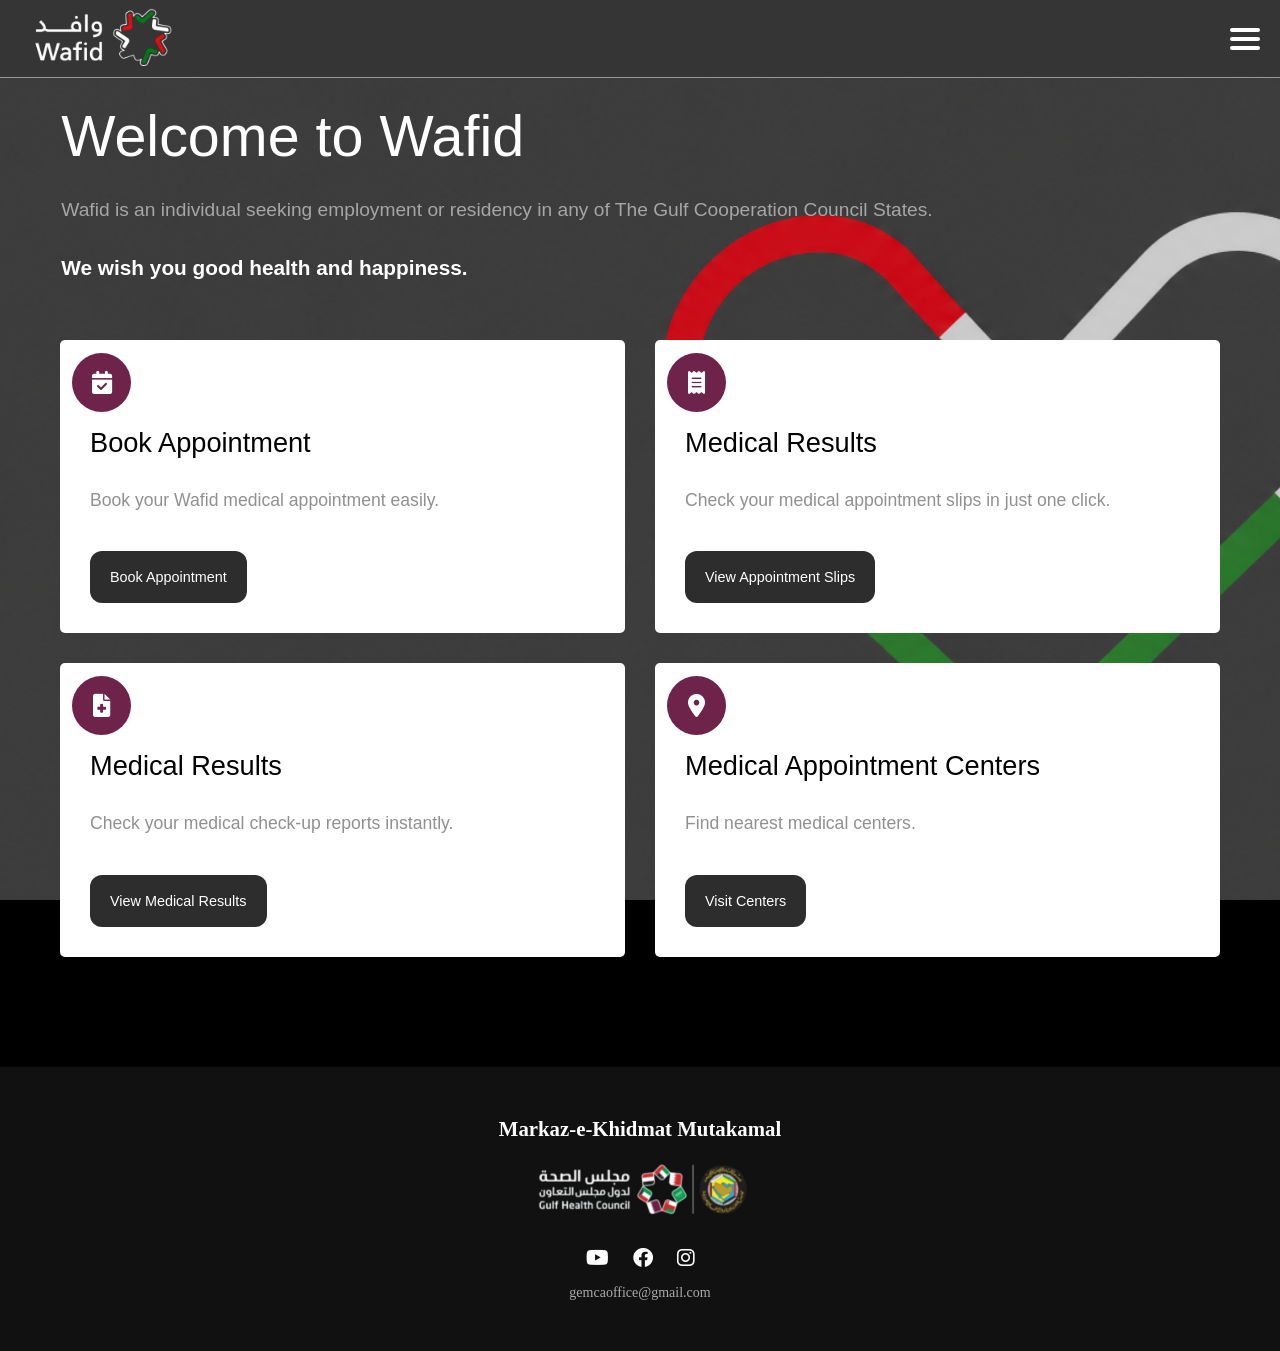
==== commit ee4bde9e: "Update index.html" ====
--- a/index.html
+++ b/index.html
@@ -41,7 +41,7 @@
     height:100%;
     background:url('bb.jpg') no-repeat center center/cover;
     z-index:-1;
-    filter:brightness(1);
+    filter:brightness(0.8);
      background-size:140%;
      background-position:58% 40%  ;
 }
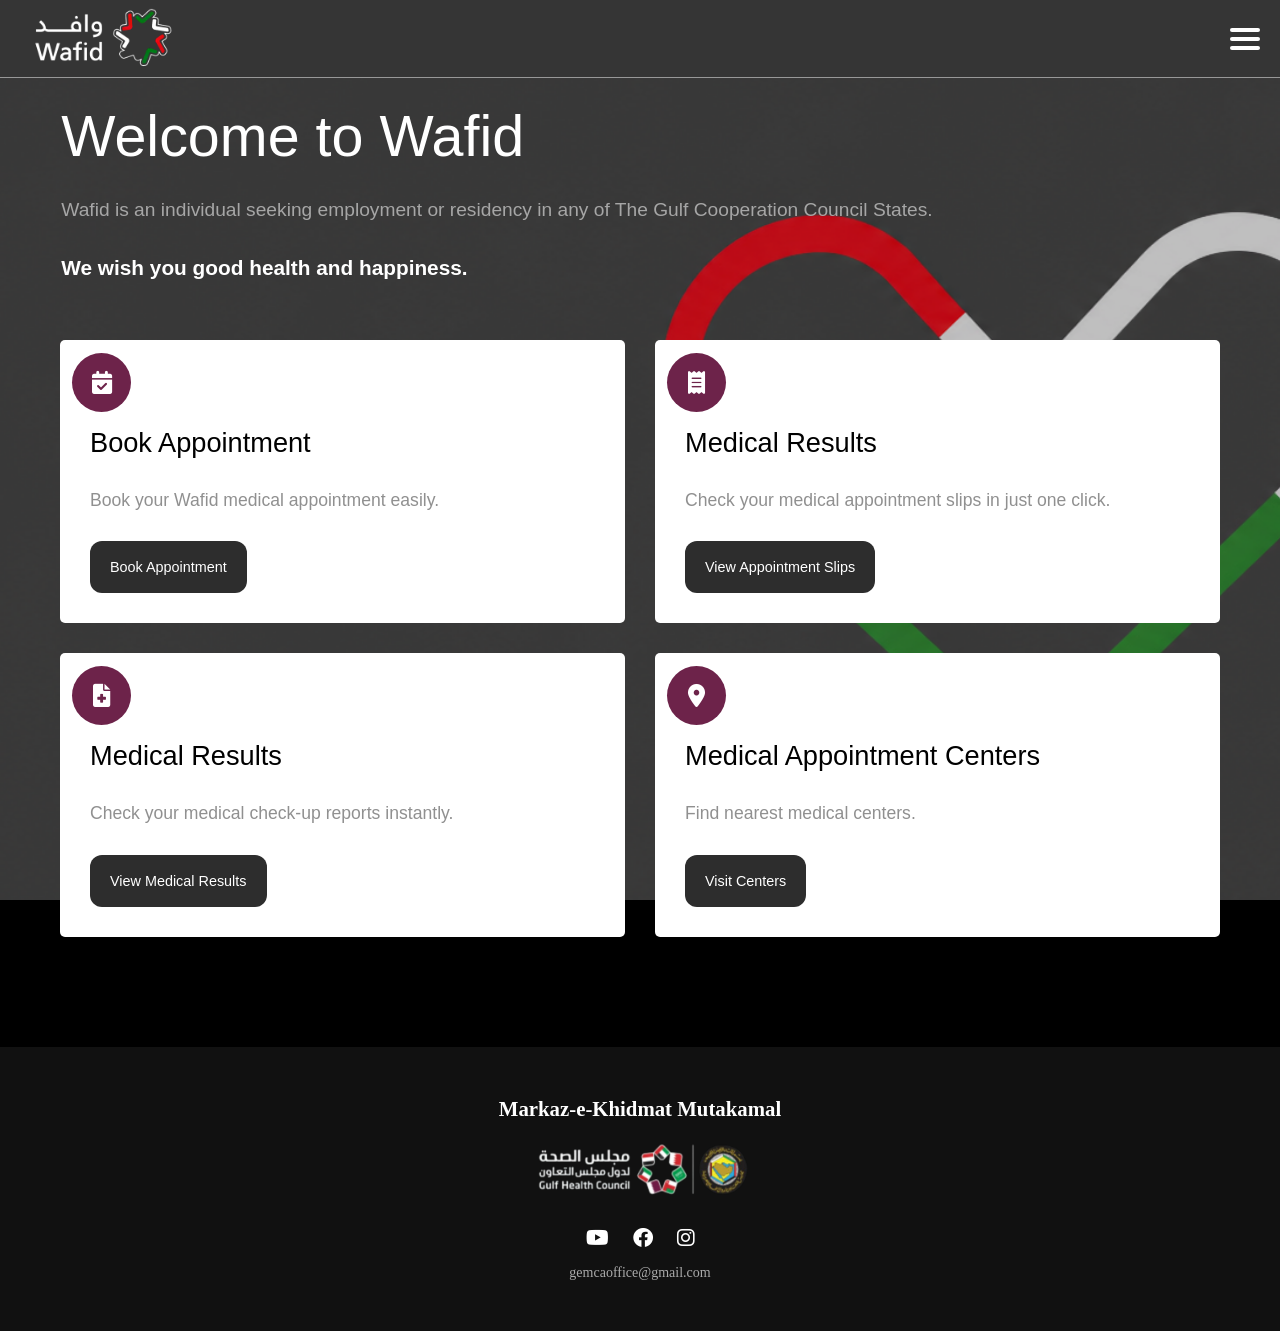
==== commit 9e688365: "Update index.html" ====
--- a/index.html
+++ b/index.html
@@ -41,7 +41,7 @@
     height:100%;
     background:url('bb.jpg') no-repeat center center/cover;
     z-index:-1;
-    filter:brightness(0.8);
+    filter:brightness(0.75);
      background-size:140%;
      background-position:58% 40%  ;
 }
@@ -237,7 +237,7 @@
 
 .card button{
     pointer-events: none;
-    margin-top: 40px;
+    margin-top: 30px;
     padding: 18px 20px;
     border: none;
     background: var(--grey);
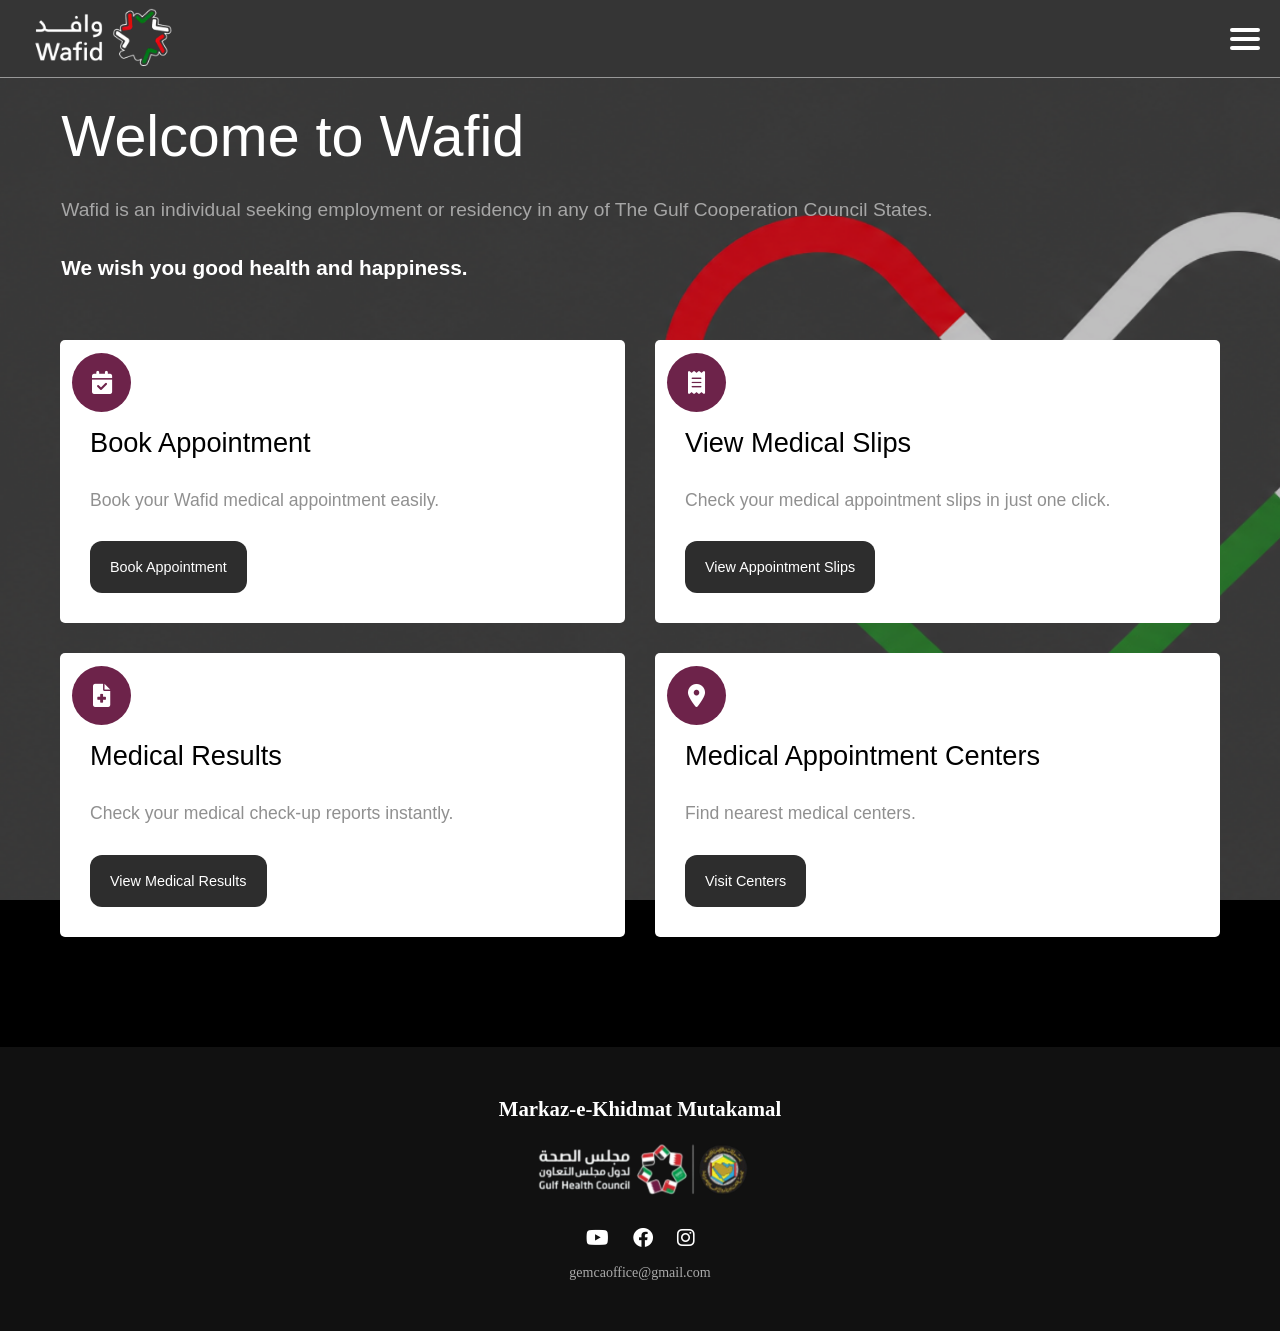
==== commit 29e96c83: "Update index.html" ====
--- a/index.html
+++ b/index.html
@@ -396,7 +396,7 @@
         <i class="fas fa-receipt"></i>
     </div>
 
-    <h3 class="hh">Medical Results</h3>
+    <h3 class="hh">View Medical Slips</h3>
     <p class="g">Check your medical appointment slips in just one click.</p>
     <button class="m">View Appointment Slips</button>
 </div>
